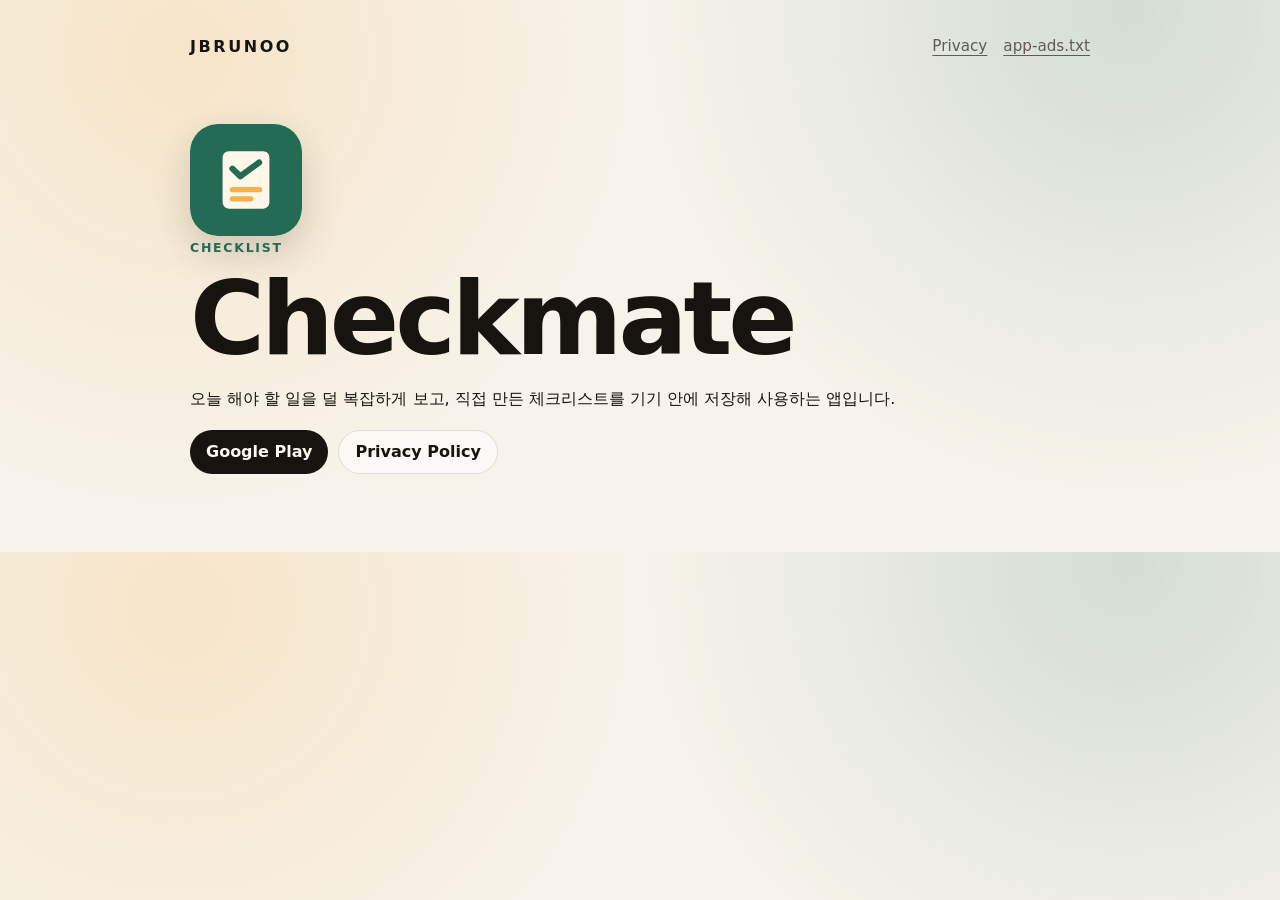
==== checkmate/index.html @ a1d17044 "Add JBRUNOO app landing pages" ====
<!doctype html>
<html lang="ko">
  <head>
    <meta charset="utf-8" />
    <meta name="viewport" content="width=device-width, initial-scale=1" />
    <title>Checkmate by JBRUNOO</title>
    <meta name="description" content="Checkmate는 체크리스트를 부담 없이 만들고 관리하는 로컬 우선 앱입니다." />
    <link rel="stylesheet" href="/styles.css" />
  </head>
  <body>
    <main class="page">
      <nav class="topbar" aria-label="Primary navigation">
        <a class="brand" href="/">JBRUNOO</a>
        <div class="nav-links">
          <a href="/checkmate/privacy.html">Privacy</a>
          <a href="/app-ads.txt">app-ads.txt</a>
        </div>
      </nav>

      <section class="page-hero">
        <img src="/assets/checkmate.svg" alt="Checkmate app icon" class="app-icon" />
        <p class="eyebrow">Checklist</p>
        <h1>Checkmate</h1>
        <p>
          오늘 해야 할 일을 덜 복잡하게 보고, 직접 만든 체크리스트를 기기 안에 저장해 사용하는 앱입니다.
        </p>
        <div class="button-row">
          <a class="button primary" href="https://play.google.com/store/apps/details?id=com.jbrunoo.checkmate">Google Play</a>
          <a class="button secondary" href="/checkmate/privacy.html">Privacy Policy</a>
        </div>
      </section>
    </main>
  </body>
</html>
---- styles.css ----
:root {
  color-scheme: light;
  --bg: #f7f3ea;
  --ink: #17140f;
  --muted: #625b50;
  --card: rgba(255, 252, 245, 0.9);
  --line: rgba(30, 24, 16, 0.12);
  --accent: #246b55;
  --accent-2: #f3b14d;
  --shadow: 0 24px 70px rgba(37, 29, 16, 0.12);
  font-family:
    Inter, ui-sans-serif, system-ui, -apple-system, BlinkMacSystemFont, "Segoe UI",
    "Apple SD Gothic Neo", "Noto Sans KR", sans-serif;
}

* {
  box-sizing: border-box;
}

body {
  margin: 0;
  background:
    radial-gradient(circle at 14% 10%, rgba(243, 177, 77, 0.22), transparent 28rem),
    radial-gradient(circle at 88% 2%, rgba(36, 107, 85, 0.16), transparent 30rem),
    var(--bg);
  color: var(--ink);
}

a {
  color: inherit;
}

.hero,
main,
.footer {
  width: min(1120px, calc(100% - 32px));
  margin: 0 auto;
}

.hero {
  min-height: 48vh;
  padding: 24px 0 56px;
}

.topbar {
  display: flex;
  align-items: center;
  justify-content: space-between;
  gap: 20px;
}

.brand {
  display: inline-flex;
  align-items: center;
  min-height: 44px;
  font-weight: 900;
  letter-spacing: 0.16em;
  text-decoration: none;
}

.nav-links {
  display: flex;
  gap: 16px;
  color: var(--muted);
  font-size: 0.95rem;
}

.nav-links a,
.meta-links a,
.footer a {
  text-underline-offset: 4px;
}

.hero-copy {
  max-width: 760px;
  padding: 84px 0 0;
}

.eyebrow,
.app-kicker {
  margin: 0 0 10px;
  color: var(--accent);
  font-size: 0.78rem;
  font-weight: 800;
  letter-spacing: 0.14em;
  text-transform: uppercase;
}

h1,
h2,
h3 {
  margin: 0;
  line-height: 1.05;
  letter-spacing: -0.04em;
}

h1 {
  max-width: 680px;
  font-size: clamp(2.8rem, 8vw, 6.5rem);
}

h2 {
  font-size: clamp(1.8rem, 4vw, 3.2rem);
}

h3 {
  font-size: 2rem;
}

.hero-copy p:last-child,
.note-card p,
.app-body p {
  color: var(--muted);
  font-size: 1.04rem;
  line-height: 1.72;
}

.section {
  padding: 28px 0;
}

.section-heading {
  margin-bottom: 20px;
}

.app-grid {
  display: grid;
  grid-template-columns: repeat(2, minmax(0, 1fr));
  gap: 20px;
}

.app-card,
.note-card,
.policy-card {
  border: 1px solid var(--line);
  border-radius: 34px;
  background: var(--card);
  box-shadow: var(--shadow);
}

.app-card {
  display: grid;
  grid-template-columns: 112px 1fr;
  gap: 24px;
  padding: 26px;
}

.app-icon {
  width: 112px;
  height: 112px;
  border-radius: 28px;
  box-shadow: 0 16px 38px rgba(37, 29, 16, 0.18);
}

.button-row {
  display: flex;
  flex-wrap: wrap;
  gap: 10px;
  margin-top: 20px;
}

.button {
  display: inline-flex;
  align-items: center;
  justify-content: center;
  min-height: 44px;
  padding: 0 16px;
  border-radius: 999px;
  font-weight: 800;
  text-decoration: none;
}

.button.primary {
  background: var(--ink);
  color: #fffaf0;
}

.button.secondary {
  border: 1px solid var(--line);
  background: rgba(255, 255, 255, 0.52);
}

.meta-links {
  display: flex;
  flex-wrap: wrap;
  gap: 14px;
  margin-top: 18px;
  color: var(--muted);
  font-size: 0.92rem;
}

.note-card {
  display: grid;
  grid-template-columns: 0.9fr 1.1fr;
  gap: 24px;
  margin: 40px 0 64px;
  padding: 30px;
}

.footer {
  display: flex;
  justify-content: space-between;
  gap: 16px;
  padding: 28px 0 44px;
  color: var(--muted);
  font-size: 0.95rem;
}

.page {
  width: min(900px, calc(100% - 32px));
  margin: 0 auto;
  padding: 24px 0 54px;
}

.page-hero {
  padding: 56px 0 24px;
}

.policy-card {
  padding: 30px;
}

.policy-card h2 {
  margin-top: 32px;
  font-size: 1.35rem;
  letter-spacing: -0.02em;
}

.policy-card h2:first-child {
  margin-top: 0;
}

.policy-card p,
.policy-card li {
  color: var(--muted);
  line-height: 1.75;
}

@media (max-width: 820px) {
  .app-grid,
  .note-card {
    grid-template-columns: 1fr;
  }

  .app-card {
    grid-template-columns: 86px 1fr;
    padding: 20px;
    border-radius: 26px;
  }

  .app-icon {
    width: 86px;
    height: 86px;
    border-radius: 22px;
  }

  .footer {
    flex-direction: column;
  }
}

@media (max-width: 540px) {
  .topbar {
    align-items: flex-start;
    flex-direction: column;
  }

  .hero-copy {
    padding-top: 56px;
  }

  .app-card {
    grid-template-columns: 1fr;
  }
}
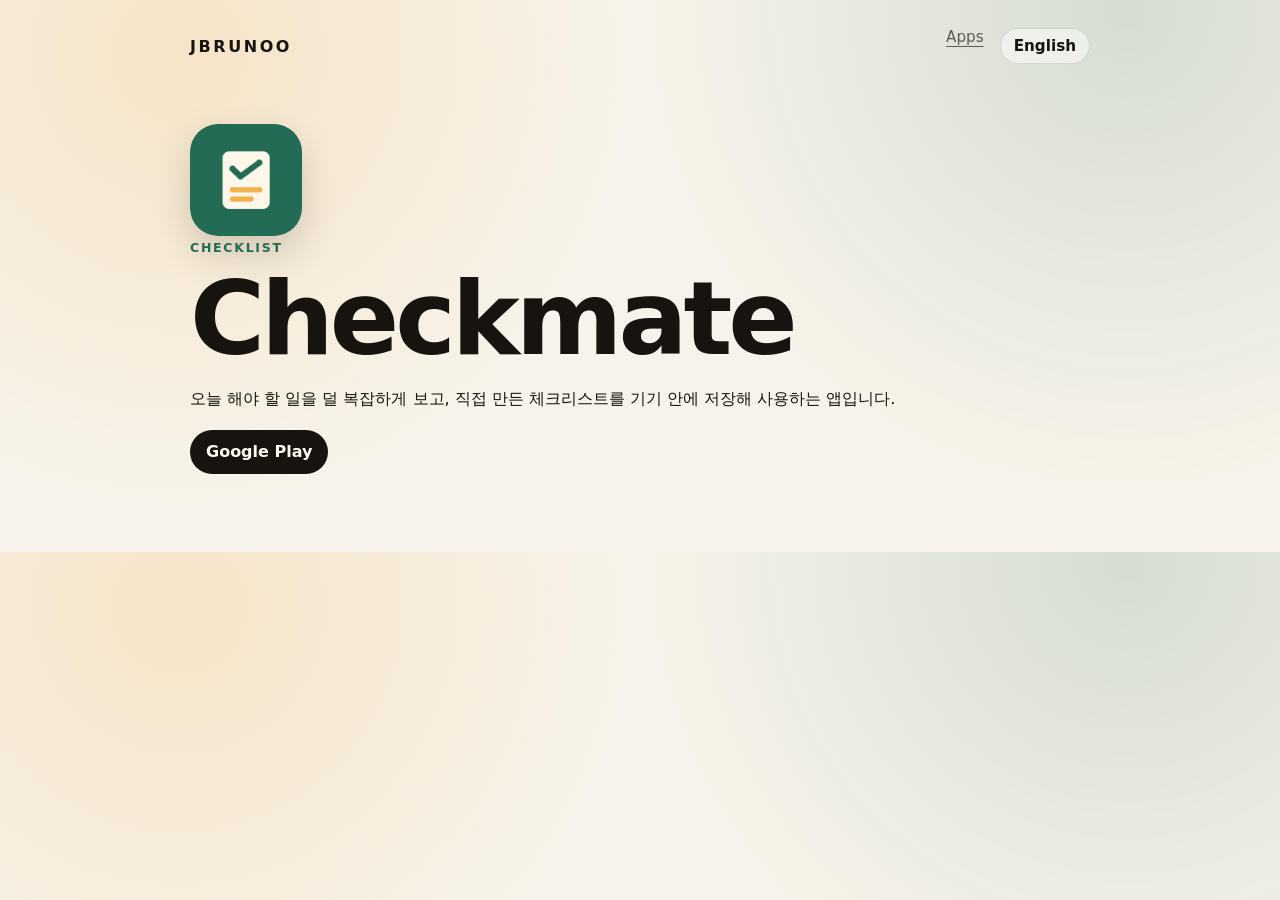
==== commit 8f6a1dfb: "Refine app site language and icons" ====
--- a/checkmate/index.html
+++ b/checkmate/index.html
@@ -6,27 +6,30 @@
     <title>Checkmate by JBRUNOO</title>
     <meta name="description" content="Checkmate는 체크리스트를 부담 없이 만들고 관리하는 로컬 우선 앱입니다." />
     <link rel="stylesheet" href="/styles.css" />
+    <script src="/script.js" defer></script>
   </head>
   <body>
     <main class="page">
       <nav class="topbar" aria-label="Primary navigation">
         <a class="brand" href="/">JBRUNOO</a>
         <div class="nav-links">
-          <a href="/checkmate/privacy.html">Privacy</a>
-          <a href="/app-ads.txt">app-ads.txt</a>
+          <a href="/">Apps</a>
+          <button class="language-toggle" type="button" data-language-toggle>English</button>
         </div>
       </nav>
 
       <section class="page-hero">
-        <img src="/assets/checkmate.svg" alt="Checkmate app icon" class="app-icon" />
+        <img src="/assets/checkmate-512.png" alt="Checkmate app icon" class="app-icon" />
         <p class="eyebrow">Checklist</p>
         <h1>Checkmate</h1>
-        <p>
+        <p
+          data-i18n-ko="오늘 해야 할 일을 덜 복잡하게 보고, 직접 만든 체크리스트를 기기 안에 저장해 사용하는 앱입니다."
+          data-i18n-en="A local-first checklist app that keeps today’s tasks simple and stores your lists on your device."
+        >
           오늘 해야 할 일을 덜 복잡하게 보고, 직접 만든 체크리스트를 기기 안에 저장해 사용하는 앱입니다.
         </p>
         <div class="button-row">
           <a class="button primary" href="https://play.google.com/store/apps/details?id=com.jbrunoo.checkmate">Google Play</a>
-          <a class="button secondary" href="/checkmate/privacy.html">Privacy Policy</a>
         </div>
       </section>
     </main>
--- a/styles.css
+++ b/styles.css
@@ -66,9 +66,23 @@
 }
 
 .nav-links a,
+.language-toggle,
 .meta-links a,
 .footer a {
   text-underline-offset: 4px;
+}
+
+.language-toggle {
+  appearance: none;
+  border: 1px solid var(--line);
+  border-radius: 999px;
+  background: rgba(255, 255, 255, 0.5);
+  color: var(--ink);
+  cursor: pointer;
+  font: inherit;
+  font-weight: 800;
+  min-height: 36px;
+  padding: 0 13px;
 }
 
 .hero-copy {
@@ -193,7 +207,7 @@
   display: grid;
   grid-template-columns: 0.9fr 1.1fr;
   gap: 24px;
-  margin: 40px 0 64px;
+  margin: 40px 0 28px;
   padding: 30px;
 }
 
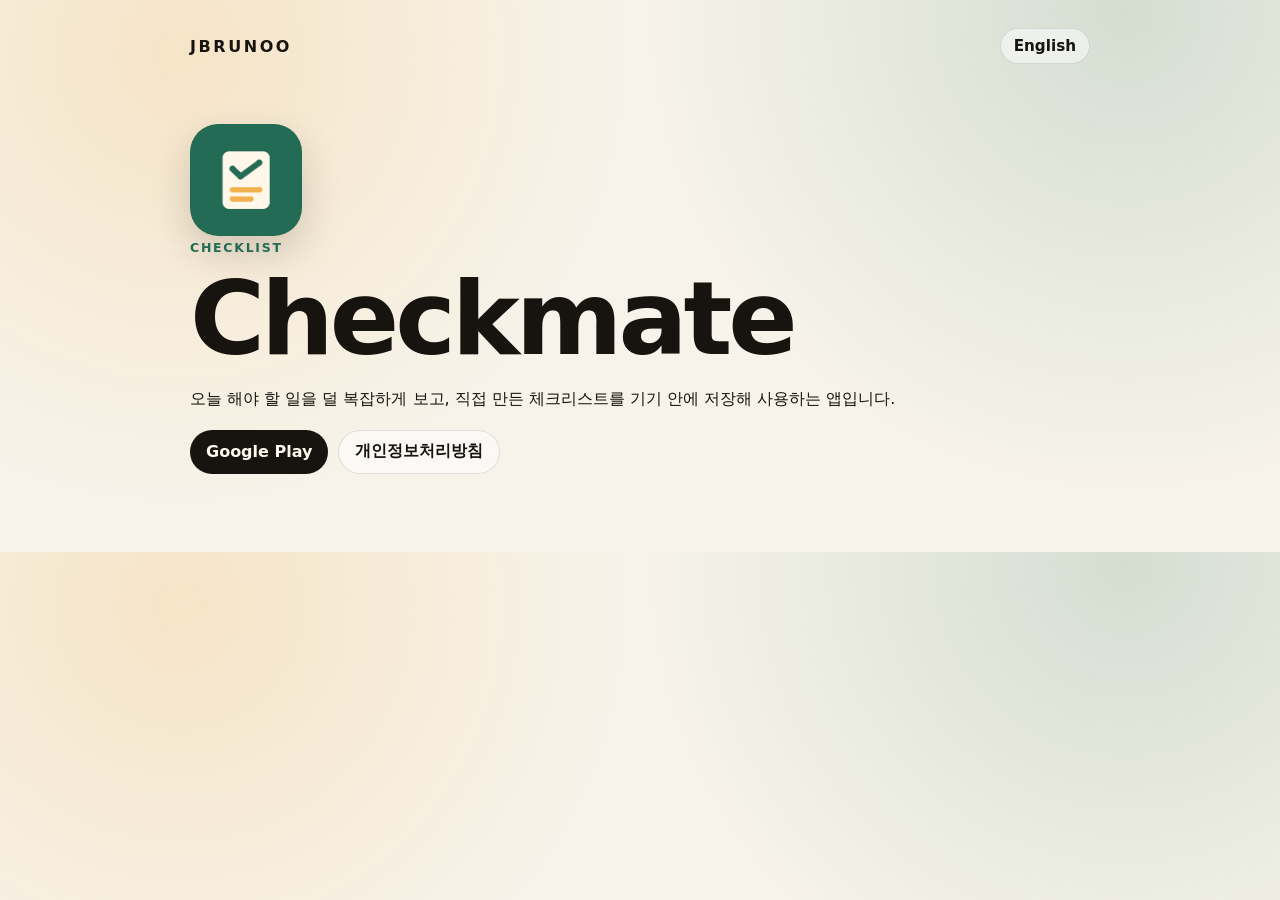
==== commit 71c664e6: "Simplify app landing page" ====
--- a/checkmate/index.html
+++ b/checkmate/index.html
@@ -13,7 +13,6 @@
       <nav class="topbar" aria-label="Primary navigation">
         <a class="brand" href="/">JBRUNOO</a>
         <div class="nav-links">
-          <a href="/">Apps</a>
           <button class="language-toggle" type="button" data-language-toggle>English</button>
         </div>
       </nav>
@@ -30,6 +29,7 @@
         </p>
         <div class="button-row">
           <a class="button primary" href="https://play.google.com/store/apps/details?id=com.jbrunoo.checkmate">Google Play</a>
+          <a class="button secondary" href="/checkmate/privacy.html" data-i18n-ko="개인정보처리방침" data-i18n-en="Privacy Policy">개인정보처리방침</a>
         </div>
       </section>
     </main>
